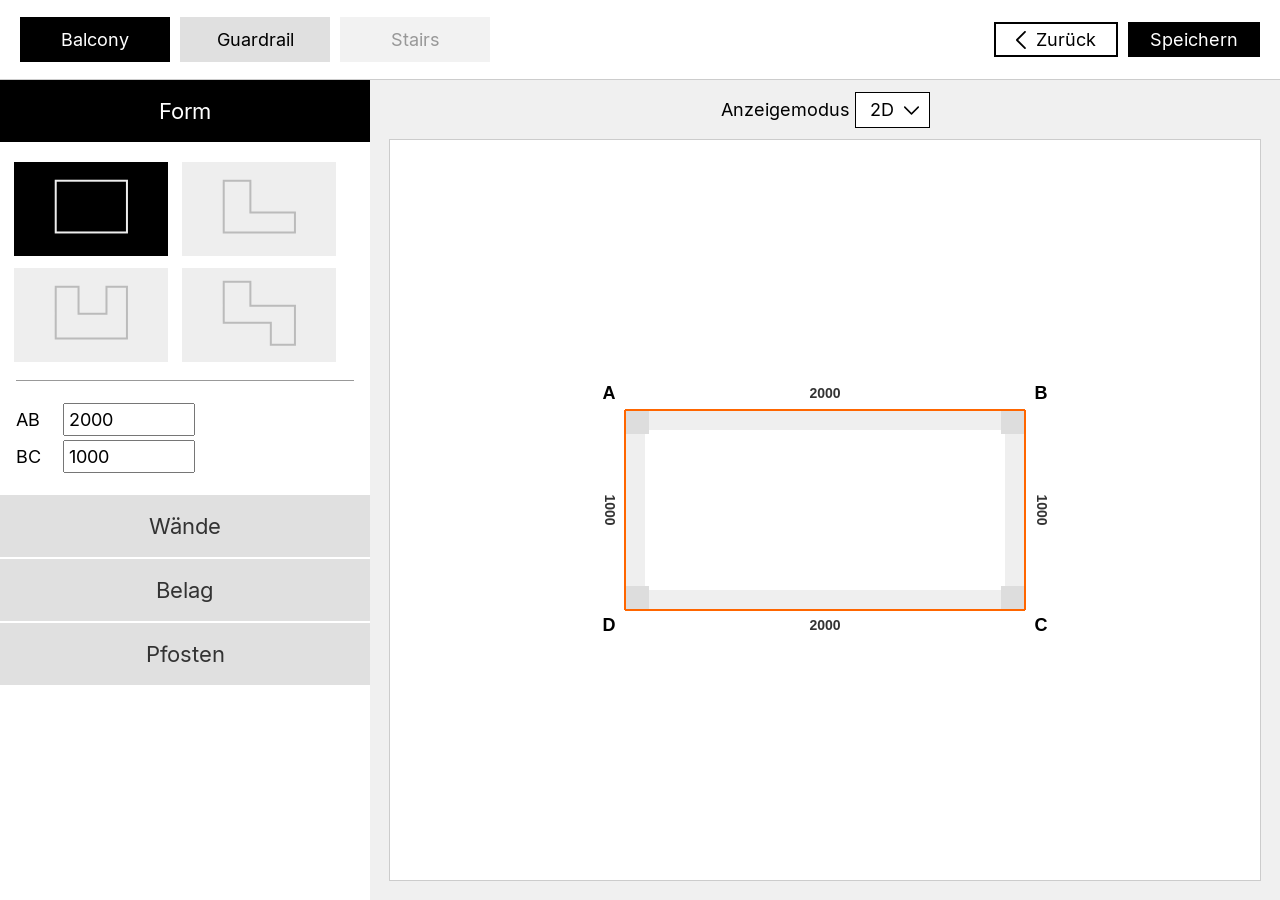
==== index.html @ 7da1e495 "proj" ====
<!DOCTYPE html>
<html>
	<head>
		<meta charset="UTF-8">
		<title>Luxforge</title>
		<link rel="stylesheet" href="./style.css?v2">
	</head>
	<body>
		<script type="importmap">
			{
				"imports": 
				{
					"three":"./scripts/three.module.min.js",
					"three/addons/":"./scripts/addons/"
				}
			}
		</script>
		<script type="module">
			import { Dictionary } from './scripts/Dictionary.js';
			import { App } from './scripts/App.js?v=1.1.0';
			
			const getCookie = ( name ) => 
			{
				const matches = document.cookie.match( new RegExp( '(?:^|; )' + name.replace( /([\.$?*|{}\(\)\[\]\\\/\+^])/g, '\\$1' ) + '=([^;]*)' ) );
				return matches ? decodeURIComponent( matches[ 1 ] ) : undefined;
			};
			
			fetch( './lang.json', {} )
			.then( response => response.json() )
			.then( json => 
			{
				Dictionary.init( json[ getCookie( 'lang' ) ?? 'de' ] );
				
				const app = new App
				( {
					editable:true,
					update:true,
					projectId:'1',
					productId:'2',
					dataId:'3',
					productData:'4',
				} );				
			} )
			.catch( error => 
			{
				console.error( error );				
			} );
		</script>
	</body>
</html>
---- style.css ----
@font-face 
{
	font-family:"Inter";
	font-display:swap;
	src:url("./fonts/Inter-Medium.woff2") format("woff2"), url("./fonts/Inter-Medium.woff") format("woff");
	font-weight:500;
	font-style:normal;
}

@font-face 
{
	font-family:"Inter";
	font-display:swap;
	src: url("./fonts/Inter-Regular.woff2") format("woff2"), url("./fonts/Inter-Regular.woff") format("woff");
	font-weight:400;
	font-style:normal;
}

*
{
	font-family:"Inter";
	font-size:18px;
	
	--gray:#ccc;
	--light-gray:#eee;
}

*::-webkit-scrollbar-thumb 
{
	background:var(--gray);
	width:8px;
	border-radius:12px;
}

*::-webkit-scrollbar 
{
	background:var(--light-gray);
	width:8px;
	border-radius:12px;
}

@-moz-document url-prefix() 
{
	* 
	{
		scrollbar-width: thin;
		scrollbar-color: var(--gray) var(--light-gray);
	}
	
	*::-webkit-scrollbar-thumb 
	{
		background:var(--gray);
		width:8px;
		border-radius:12px;
	}
	
	*::-webkit-scrollbar 
	{
		background:var(--gray);
		width:8px;
		border-radius:12px;
	}
	
	*::-moz-scrollbar 
	{
		width:8px;
	}
	
	* .scrollable-content::-moz-scrollbar-thumb 
	{
		background:var(--gray);
		width:8px;
		border-radius:12px;
	}
}

html, body
{
	margin:0;
	padding:0;
	overflow:hidden;
	user-select:none; 
	
	--top-menu-height:80px;
	--left-menu-width:370px;
	--top-controls-height:60px;
	--bottom-controls-height:0px;
}

#topMenu
{
	position:absolute;
	top:0;
	left:0;
	width:calc(100%);
	height:var(--top-menu-height);
	line-height:var(--top-menu-height);
	box-sizing:border-box;
	overflow:hidden;
	background-color:#fff;
	border-bottom:1px solid #ccc;
	padding-left:20px;
	padding-right:20px;
	text-align:right;
}

#topMenu .container
{
	height:100%;
	width:100%;
	display:inline-flex;
	align-items:center;
	justify-content: space-between;
}

#topMenu .tabs-container 
{
	display:inline-flex;
	gap:10px;
	float:left;
}

#topMenu .buttons-container
{
	display:inline-flex;
	gap:10px;
	float:right;
}

#topMenu .tabs-container   button 
{
	min-width:150px;
	padding:10px 10px;
	background-color:#e0e0e0;
	border:solid 2px #e0e0e0;
	box-sizing:border-box;
}

#topMenu .tabs-container   button.active
{
	opacity:1.0;
	background-color:black;
	border:solid 2px black;
	color:white;
	fill:white;
	pointer-events:none;
}

#leftMenu
{
	position:absolute;
	top:var(--top-menu-height);
	left:0;
	width:var(--left-menu-width);
	height:calc(100% - var(--top-menu-height));
	padding:0;
	background-color:white;
	box-sizing:border-box;
	overflow:auto;
}

.accordion 
{
	background-color:#e0e0e0;
	color:#333;
	cursor:pointer;
	padding:18px;
	width:100%;
	border:none;
	text-align:left;
	outline:none;
	font-size:22px;
	transition:0.2s;
	margin:0;
	margin-bottom:2px;
}

.accordion.active
{
	pointer-events:none;
	color:white;
	background-color:black;
	
}

.panel 
{
  padding:0 16px;
  background-color:white;
  max-height:0;
  overflow:hidden;
  transition:max-height 0.2s ease-in-out;
  box-sizing:border-box;
}

#editor 
{
	position:absolute;
	top:var(--top-menu-height);
	left:var(--left-menu-width);
	width:calc(100% - var(--left-menu-width));
	height:calc(100% - var(--top-menu-height));
	padding:0 20px 20px 20px;
	background-color:#F0F0F0;
	box-sizing:border-box;
}

.relative
{
	position:relative;
	width:100%;
	height:100%;
}

#viewModeControls
{
	position:absolute; 
	height:var(--top-controls-height);
	line-height:var(--top-controls-height);
	width:100%;
	right:0px;
	text-align:center;
}

#view2d
{
	position:absolute; 
	width:100%;
	height:calc(100% - var(--bottom-controls-height) - var(--top-controls-height));
	top:var(--top-controls-height);
	outline:1px solid #CCC;
}

#view3d
{
	position:absolute; 
	width:100%;
	height:calc(100% - var(--top-controls-height));
	top:var(--top-controls-height);
	outline:1px solid #CCC;
}

#view2dControls
{
	position:absolute; 
	width:100%;
	line-height:calc( var(--bottom-controls-height) - 10px );
	bottom:0px;
	text-align:center;
}

.hidden 
{
	display:none;
}

.disabled
{
	opacity:0.4;
}

hr 
{
	border:none;
	height:1px;
	color:#999;
	background-color:#999;
	margin:20px 0 20px 0;
}

#dialogs
{
	position:absolute;
	z-index:9999;
}

.dialog-backdrop
{
	display:block;
	position:fixed;
	top:0;
	right:0;
	bottom:0;
	left:0;
	background:rgba( 0, 0, 0, 0.5 );
	backdrop-filter:blur(8px);
}

.dialog
{
	padding:20px;
	min-width:400px;
	min-height:400px;
	background-color:white;
	position:absolute;
	display:block;
	top:50%;
	left:50%;
	transform:translate( -50%, -50% );
	box-shadow:0 24px 48px rgba( 0, 0, 0, 0.1 ), 0 16px 16px rgba( 0, 0, 0, 0.25 );
	text-align:center;
}

input
{
	padding:4px 4px;
	margin:2px;
}

select
{
	appearance:none;
	display:inline-block;
	box-sizing:border-box;
	height:36px;
	outline:none;
	padding: 5px 35px 5px 14px;
	font-size:18px;
	line-height:22px;
	border-radius:0px;
	border:1px solid #000000;
	background: url("data:image/svg+xml,%3Csvg%20width%3D%2218%22%20height%3D%2218%22%20viewBox%3D%220%200%2018%2018%22%20fill%3D%22none%22%20xmlns%3D%22http%3A%2F%2Fwww.w3.org%2F2000%2Fsvg%22%3E%3Cpath%20d%3D%22M9.64238%2013.692L17.7342%205.59748C18.0885%205.2423%2018.0885%204.66685%2017.7342%204.31077C17.3799%203.95559%2016.8045%203.95559%2016.4502%204.31077L9.00041%2011.7632L1.55063%204.31167C1.19635%203.95648%200.620896%203.95648%200.265714%204.31167C-0.0885713%204.66685%20-0.0885713%205.2432%200.265714%205.59838L8.35747%2013.6929C8.70809%2014.0426%209.29258%2014.0426%209.64238%2013.692Z%22%20fill%3D%22black%22%2F%3E%3C%2Fsvg%3E") no-repeat center right 10px/contain, #ffffff;
	background-size:15px 15px;
	/*margin-bottom:0px;*/
}

button
{
	padding:5px 20px;
	/*height:36px;*/
	/*margin:2px;*/
	appearance:none;
	background-color:white;
	border:solid 2px black;
	cursor:pointer;
	transition:0.25s;
	display:inline-flex;
	align-items:center;
	justify-content:center;
	box-sizing:border-box;
}

*:disabled, .disabled
{
	pointer-events:none;
}


button.black 
{
	min-width:120px;
	background-color:black;
	color:white;
	fill:white;				
}

button.black:hover
{
	background-color:#e0e0e0;
	color:#333;
	fill:#333;	
}

button.white 
{
	gap:10px;
	min-width:120px;
	background-color:white;
	color:black;
	fill:black;
	appearance:none;
}

button.white:hover
{
	background-color:black;
	color:white;
	fill:white;
}

.shape-list 
{
	display:flex;
	align-items:flex-start;
	justify-content:flex-start;
	flex-wrap:wrap;
	gap:16px 18px;
	margin-top:20px;
	margin-bottom:10px;
}

.shape-list-item 
{
	cursor:pointer;
	stroke:#bbb;
	display:flex;
	align-items:center;
	justify-content:center;
	width:150px;
	height:90px;
	background:var(--light-gray);
	outline:2px solid var(--light-gray);
}

.shape-list-item.active
{
	pointer-events:none;
	stroke:var(--light-gray);
	background:black;
	outline:2px solid black;
}

.shape-controls
{
	margin-top:10px;
	margin-bottom:20px;
}

.shape-controls .row span 
{
	width:40px;
}

.shape-controls .row input
{
	width:120px;
}

.row, .checkbox
{			
	display:flex;
	align-items:center;
	gap:5px;
}

.row-center
{
	display:flex;
	align-items:center;
	justify-content:center;
	gap:5px;

}

.row span 
{
	line-height:29px;
}

.walls
{
	margin-top:10px;
	margin-bottom:20px;
}

.wall-material
{
	margin-top:20px;
	margin-bottom:10px;
}

.walls .row span 
{
	width:40px;
}

.bottom-decking-checkbox
{
	margin-top:10px;
	margin-bottom:20px;
}

.elevation-row
{
	margin-top:20px;
	margin-bottom:10px;
	gap:15px;
}

.elevation-row input
{
	width:70px;
}

.supports 
{
	margin-bottom:20px;
}

.supports .row span
{
	width:30px;
}

.supports .row input
{
	width:70px;
}

.distances
{
	margin-bottom:20px;
}

.distances .row span
{
	width:60px;
}

.distances .row input
{
	width:100px;
}

input[type="checkbox"] 
{
	appearance:none;
	margin:0;
	width:18px;
	height:18px;
	border:2px solid black;
	border-radius:0;
	display:inline-block;
	background-repeat:no-repeat;
	background-position:center center;
	background-size:75% 75%;
}

input[type="checkbox"]:checked
{
	border-color:black;
	background-color:black;
	background-image: url("data:image/svg+xml,%3csvg xmlns='http://www.w3.org/2000/svg' viewBox='0 0 8 8'%3e%3cpath fill='%23fff' d='M6.564.75l-3.59 3.612-1.538-1.55L0 4.26 2.974 7.25 8 2.193z'/%3e%3c/svg%3e")
}



.decking-color-list 
{
	display:flex;
	align-items:flex-start;
	justify-content:flex-start;
	flex-wrap:wrap;
	gap:16px 18px;
	margin-top:20px;
	margin-bottom:20px;
}

.decking-color-list-item 
{
	cursor:pointer;
	display:flex;
	align-items:center;
	justify-content:center;
	
	width:95px;
	height:95px;
	outline:2px solid var(--light-gray);
}

.decking-color-list-item label
{
	pointer-events:none;
	text-align:center;
	font-size:12px;
	font-weight:600;
}

.decking-color-list-item.active
{
	pointer-events:none;
	outline:2px solid black;
}
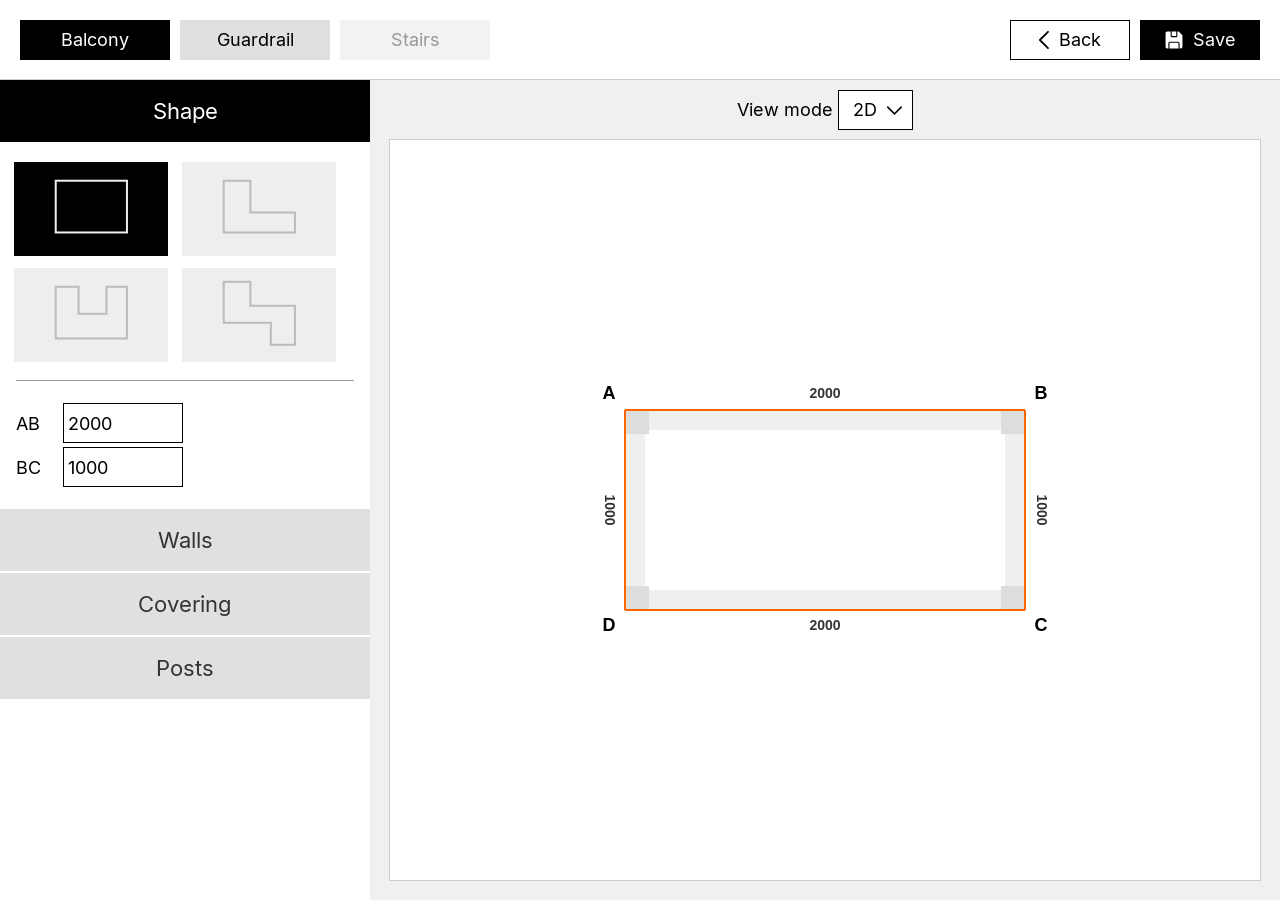
==== commit f5f7f258: "merge" ====
--- a/index.html
+++ b/index.html
@@ -29,7 +29,7 @@
 			.then( response => response.json() )
 			.then( json => 
 			{
-				Dictionary.init( json[ getCookie( 'lang' ) ?? 'de' ] );
+				Dictionary.init( json[ getCookie( 'lang' ) ?? 'en' ] );
 				
 				const app = new App
 				( {
--- a/style.css
+++ b/style.css
@@ -20,7 +20,8 @@
 {
 	font-family:"Inter";
 	font-size:18px;
-	
+	box-sizing: border-box;
+
 	--gray:#ccc;
 	--light-gray:#eee;
 }
@@ -108,23 +109,21 @@
 {
 	height:100%;
 	width:100%;
-	display:inline-flex;
+	display:flex;
 	align-items:center;
 	justify-content: space-between;
 }
 
 #topMenu .tabs-container 
 {
-	display:inline-flex;
+	display:flex;
 	gap:10px;
-	float:left;
 }
 
 #topMenu .buttons-container
 {
-	display:inline-flex;
+	display:flex;
 	gap:10px;
-	float:right;
 }
 
 #topMenu .tabs-container   button 
@@ -132,7 +131,7 @@
 	min-width:150px;
 	padding:10px 10px;
 	background-color:#e0e0e0;
-	border:solid 2px #e0e0e0;
+	border:1px solid #e0e0e0;
 	box-sizing:border-box;
 }
 
@@ -140,7 +139,7 @@
 {
 	opacity:1.0;
 	background-color:black;
-	border:solid 2px black;
+	border:1px solid black;
 	color:white;
 	fill:white;
 	pointer-events:none;
@@ -164,6 +163,7 @@
 	background-color:#e0e0e0;
 	color:#333;
 	cursor:pointer;
+	height: 62px;
 	padding:18px;
 	width:100%;
 	border:none;
@@ -185,12 +185,16 @@
 
 .panel 
 {
-  padding:0 16px;
+  padding: 0 16px;
   background-color:white;
   max-height:0;
   overflow:hidden;
   transition:max-height 0.2s ease-in-out;
   box-sizing:border-box;
+}
+
+.accordion.active + .panel {
+  padding: 20px 16px 20px;	
 }
 
 #editor 
@@ -303,7 +307,11 @@
 
 input
 {
-	padding:4px 4px;
+	height: 40px;
+	border: 1px solid #000000;
+	border-radius: 0;
+	outline: none;
+	padding:6px 4px;
 	margin:2px;
 }
 
@@ -312,9 +320,9 @@
 	appearance:none;
 	display:inline-block;
 	box-sizing:border-box;
-	height:36px;
+	height:40px;
 	outline:none;
-	padding: 5px 35px 5px 14px;
+	padding: 6px 35px 6px 14px;
 	font-size:18px;
 	line-height:22px;
 	border-radius:0px;
@@ -326,15 +334,15 @@
 
 button
 {
-	padding:5px 20px;
-	/*height:36px;*/
+	padding:6px 20px;
+	height:40px;
 	/*margin:2px;*/
 	appearance:none;
 	background-color:white;
-	border:solid 2px black;
+	border:1px solid black;
 	cursor:pointer;
 	transition:0.25s;
-	display:inline-flex;
+	display:flex;
 	align-items:center;
 	justify-content:center;
 	box-sizing:border-box;
@@ -352,6 +360,21 @@
 	background-color:black;
 	color:white;
 	fill:white;				
+}
+
+button.save-icon {
+	display: felx;
+	align-items: center;
+	gap: 10px;
+}
+
+button.save-icon svg {
+	width: 18px;
+	height: 18px;
+}
+
+button.save-icon svg path {
+	transition: 0.2s;
 }
 
 button.black:hover
@@ -385,8 +408,8 @@
 	justify-content:flex-start;
 	flex-wrap:wrap;
 	gap:16px 18px;
-	margin-top:20px;
-	margin-bottom:10px;
+	/* margin-top:20px;
+	margin-bottom:10px; */
 }
 
 .shape-list-item 
@@ -412,8 +435,8 @@
 
 .shape-controls
 {
-	margin-top:10px;
-	margin-bottom:20px;
+	/*margin-top:10px;
+	margin-bottom:20px;*/
 }
 
 .shape-controls .row span 
@@ -449,31 +472,31 @@
 
 .walls
 {
+	/*margin-top:10px;
+	margin-bottom:20px;*/
+}
+
+.wall-material
+{
+	/*margin-top:20px;
+	margin-bottom:10px;*/
+}
+
+.walls .row span 
+{
+	width:40px;
+}
+
+.bottom-decking-checkbox
+{
 	margin-top:10px;
-	margin-bottom:20px;
-}
-
-.wall-material
-{
-	margin-top:20px;
-	margin-bottom:10px;
-}
-
-.walls .row span 
-{
-	width:40px;
-}
-
-.bottom-decking-checkbox
-{
-	margin-top:10px;
-	margin-bottom:20px;
+	/*margin-bottom:20px;*/
 }
 
 .elevation-row
 {
-	margin-top:20px;
-	margin-bottom:10px;
+	/*margin-top:20px;
+	margin-bottom:10px;*/
 	gap:15px;
 }
 
@@ -484,7 +507,7 @@
 
 .supports 
 {
-	margin-bottom:20px;
+	/*margin-bottom:20px;*/
 }
 
 .supports .row span
@@ -499,7 +522,7 @@
 
 .distances
 {
-	margin-bottom:20px;
+	/*margin-bottom:20px;*/
 }
 
 .distances .row span
@@ -515,10 +538,11 @@
 input[type="checkbox"] 
 {
 	appearance:none;
+	cursor: pointer;
 	margin:0;
 	width:18px;
 	height:18px;
-	border:2px solid black;
+	border:1px solid black;
 	border-radius:0;
 	display:inline-block;
 	background-repeat:no-repeat;
@@ -535,6 +559,44 @@
 
 
 
+input[type="radio"]
+{
+	display: none;
+}
+
+input[type="radio"] + label {
+	display: flex;
+	align-items: center;
+	gap: 10px;
+}
+
+input[type="radio"].column + label {
+	flex-direction: column;
+}
+
+input[type="radio"] + label::before {
+	content: '';
+	appearance:none;
+	margin:0;
+	width:18px;
+	min-width: 18px;
+	height:18px;
+	border:1px solid black;
+	border-radius: 100%;
+	border-radius:0;
+	display:block;
+	background-repeat:no-repeat;
+	background-position:center center;
+	background-size:75% 75%;
+}
+
+input[type="radio"]:checked + label::before
+{
+	border-color:black;
+	background-color:black;
+	background-image: url("data:image/svg+xml,%3csvg xmlns='http://www.w3.org/2000/svg' viewBox='0 0 8 8'%3e%3cpath fill='%23fff' d='M6.564.75l-3.59 3.612-1.538-1.55L0 4.26 2.974 7.25 8 2.193z'/%3e%3c/svg%3e")
+}
+
 .decking-color-list 
 {
 	display:flex;
@@ -542,8 +604,8 @@
 	justify-content:flex-start;
 	flex-wrap:wrap;
 	gap:16px 18px;
-	margin-top:20px;
-	margin-bottom:20px;
+	/*margin-top:20px;
+	margin-bottom:20px;*/
 }
 
 .decking-color-list-item 
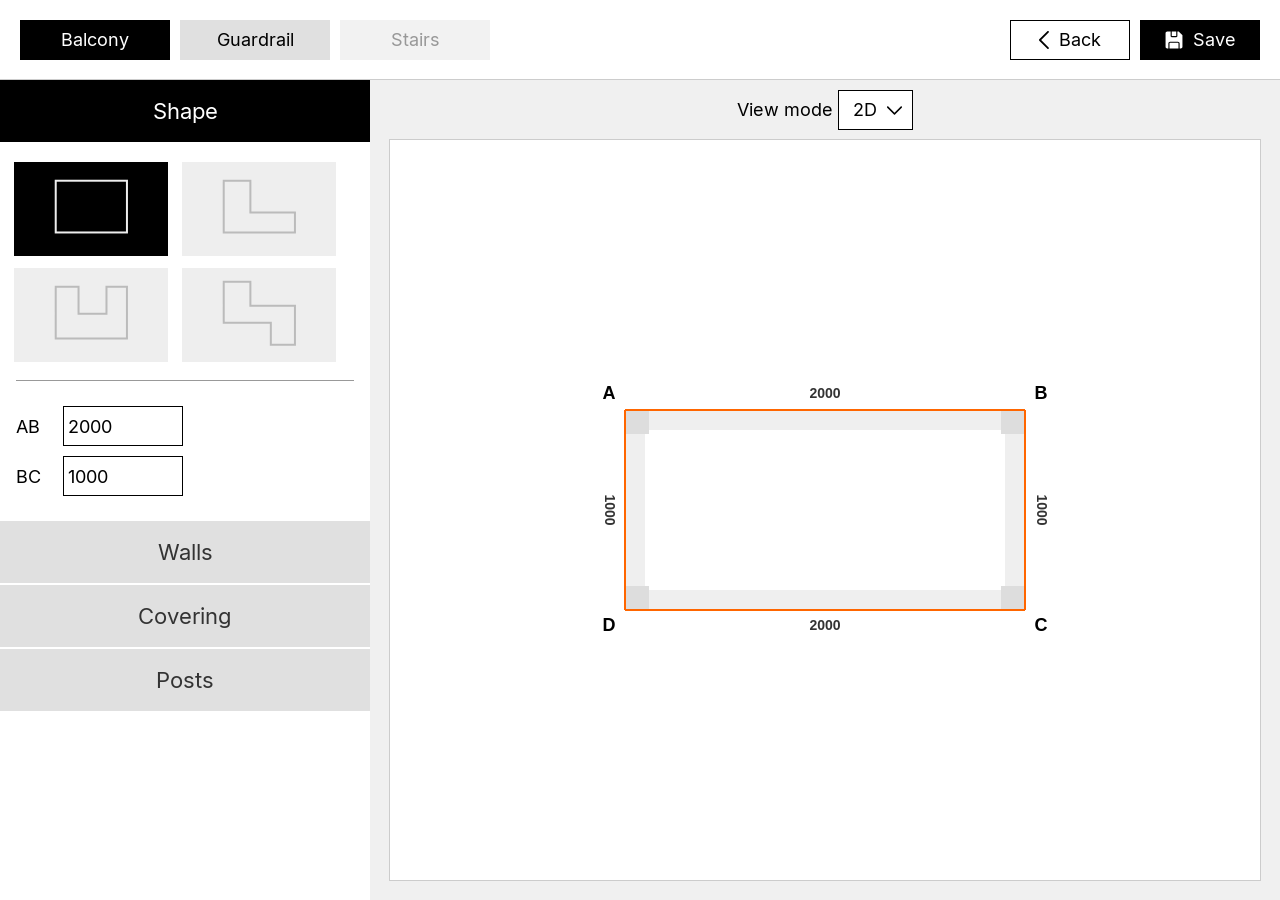
==== commit 41d0d5f9: "commit changes" ====
--- a/index.html
+++ b/index.html
@@ -6,6 +6,41 @@
 		<link rel="stylesheet" href="./style.css?v2">
 	</head>
 	<body>
+
+		<div class="panel">
+			<div class="panel-grid">
+				<span>Modèle</span>
+				<select>
+					<option>Roundline</option>
+					<option>Flatline</option>
+					<option>Oceanline</option>
+				</select>
+				<span>Couleur</span>
+				<select>
+					<option>DB703</option>
+					<option>RAL 7013</option>
+					<option>RAL 7016</option>
+					<option>RAL 8019</option>
+					<option>RAL 9001</option>
+					<option>RAL 9005</option>
+					<option>RAL 9007</option>
+					<option>RAL 9016</option>
+				</select>
+				<span>Nombre de tiges</span>
+				<select>
+					<option>2</option>
+					<option>3</option>
+					<option>4</option>
+					<option>5</option>
+				</select>			
+				<span>Jonction</span>
+				<select>
+					<option>droit</option>
+					<option>arrondie</option>
+				</select>
+			</div>
+		</div>
+
 		<script type="importmap">
 			{
 				"imports": 
--- a/style.css
+++ b/style.css
@@ -189,8 +189,17 @@
   background-color:white;
   max-height:0;
   overflow:hidden;
-  transition:max-height 0.2s ease-in-out;
-  box-sizing:border-box;
+  transition:max-height 0.2s ease-in-out, padding 0.2s ease-in-out;
+  box-sizing:content-box;
+}
+
+.panel-grid 
+{
+	display: grid;
+	grid-template-columns: 1fr auto;
+	gap: 10px 5px;
+	align-content: center;
+	align-items: center;
 }
 
 .accordion.active + .panel {
@@ -377,6 +386,10 @@
 	transition: 0.2s;
 }
 
+button.save-icon:hover svg path {
+	fill:#333;	
+}
+
 button.black:hover
 {
 	background-color:#e0e0e0;
@@ -454,6 +467,7 @@
 	display:flex;
 	align-items:center;
 	gap:5px;
+	min-height: 50px;
 }
 
 .row-center
